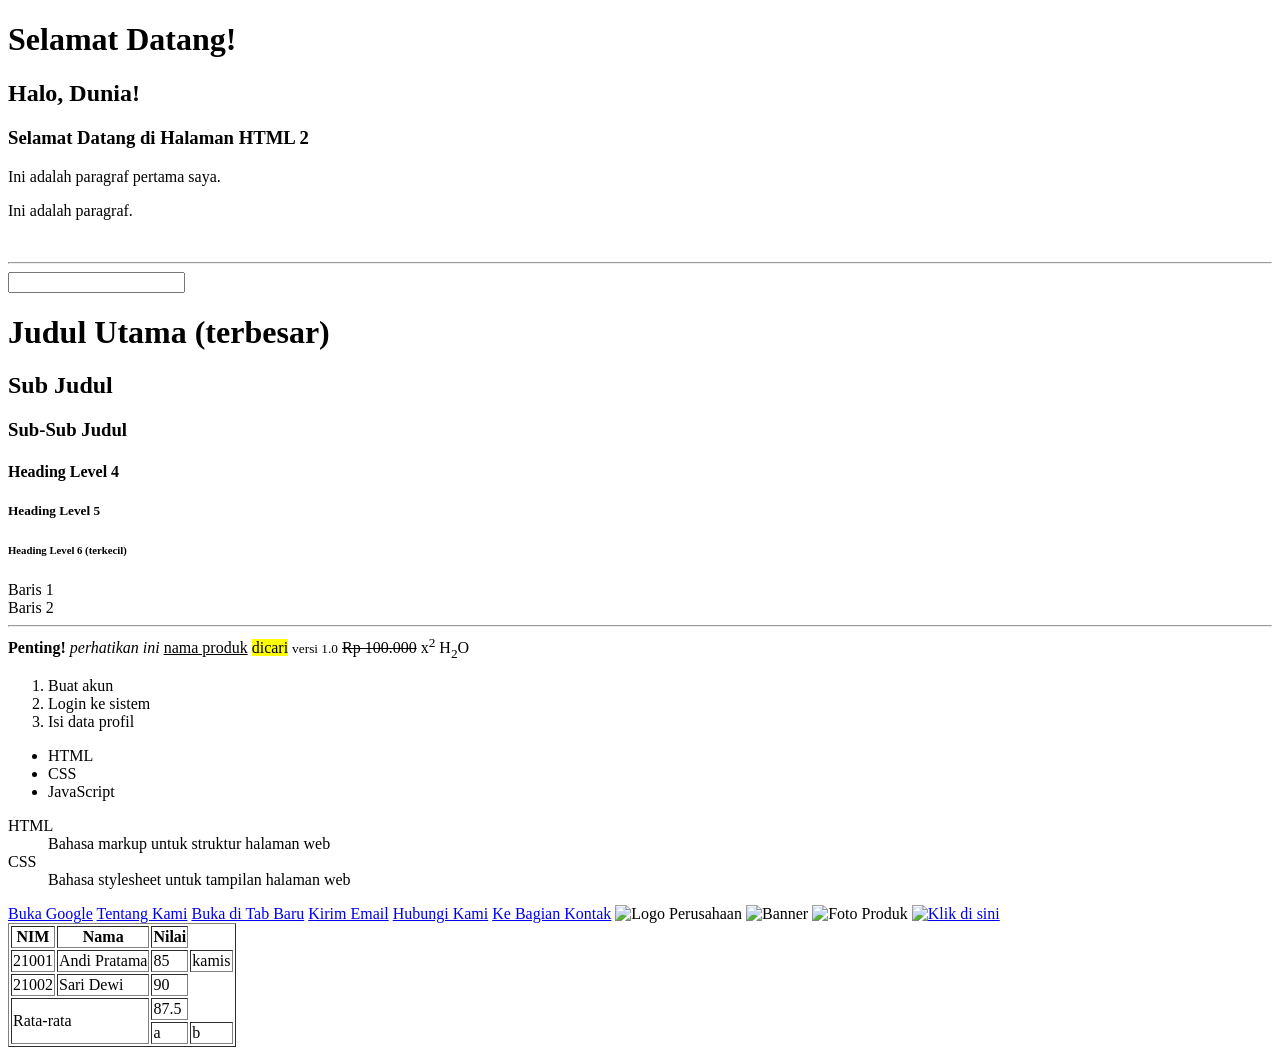
==== index.html @ 849389ba "2-html" ====
<!DOCTYPE html>
<html lang="id">

<head>
    <meta charset="UTF-8">
    <meta name="viewport" content="width=device-width, initial-scale=1.0">
    <title>Judul Halaman HTML 2 </title>
</head>

<body>
    <!-- Konten halaman ditulis di sini -->
    <!-- ini komen -->
    <h1>Selamat Datang!</h1>
    <h2>Halo, Dunia!</h2>
    <h3>Selamat Datang di Halaman HTML 2</h3>
    <p>Ini adalah paragraf pertama saya.</p>

    <!-- Elemen dengan tag pembuka dan penutup -->
    <p>Ini adalah paragraf.</p>

    <!-- Elemen void (self-closing) -->
    <br> <!-- Line break -->
    <hr> <!-- Horizontal rule -->
    <!-- <img src="ayam.jpg" alt="Foto"> -->
    <input type="text">


    <h1>Judul Utama (terbesar)</h1>
    <h2>Sub Judul</h2>
    <h3>Sub-Sub Judul</h3>
    <h4>Heading Level 4</h4>
    <h5>Heading Level 5</h5>
    <h6>Heading Level 6 (terkecil)</h6>


    Baris 1<br>Baris 2
    <hr>
    <strong>Penting!</strong>
    <em>perhatikan ini</em>
    <u>nama produk</u>
    <mark>dicari</mark>
    <small>versi 1.0</small>
    <del>Rp 100.000</del>
    x<sup>2</sup>
    H<sub>2</sub>O


    <!-- Ordered List (bernomor) -->
    <ol>
        <li>Buat akun</li>
        <li>Login ke sistem</li>
        <li>Isi data profil</li>
    </ol>

    <!-- Unordered List (bullet) -->
    <ul>
        <li>HTML</li>
        <li>CSS</li>
        <li>JavaScript</li>
    </ul>

    <!-- Description List -->
    <dl>
        <dt>HTML</dt>
        <dd>Bahasa markup untuk struktur halaman web</dd>
        <dt>CSS</dt>
        <dd>Bahasa stylesheet untuk tampilan halaman web</dd>
    </dl>

    <!-- Link ke halaman lain -->
    <a href="https://www.google.com">Buka Google</a>

    <!-- Link ke halaman internal -->
    <a href="tentang.html">Tentang Kami</a>

    <!-- Link buka tab baru -->
    <a href="https://www.google.com" target="_blank">Buka di Tab Baru</a>

    <!-- Link ke email -->
    <a href="mailto:info@kampus.ac.id">Kirim Email</a>

    <!-- Link ke nomor telepon -->
    <a href="tel:+628123456789">Hubungi Kami</a>

    <!-- Anchor / Jump to section -->
    <a href="#kontak">Ke Bagian Kontak</a>

    <!-- Gambar dasar -->
    <img src="logo.png" alt="Logo Perusahaan">

    <!-- Gambar dengan ukuran -->
    <img src="banner.jpg" alt="Banner" width="800" height="300">

    <!-- Gambar dari URL -->
    <img src="https://asset.kompas.com/crops/EWT_3unIesTwlF00R1Jw-IVi7JM=/1x0:1000x666/1200x800/data/photo/2019/11/04/5dbfff829ebe6.jpg"
        alt="Foto Produk" width="100px">

    <!-- Gambar sebagai link -->
    <a href="halaman.html">
        <img src="tombol.png" alt="Klik di sini">
    </a>


    <table border="1">
        <thead>
            <tr>
                <th>NIM</th>
                <th>Nama</th>
                <th>Nilai</th>
            </tr>
        </thead>
        <tbody>
            <tr>
                <td>21001</td>
                <td>Andi Pratama</td>
                <td>85</td>
                <td>kamis</td>
            </tr>
            <tr>
                <td>21002</td>
                <td>Sari Dewi</td>
                <td>90</td>
            </tr>
        </tbody>
        <tfoot>
            <tr>
                <td colspan="2" rowspan="2">Rata-rata</td>
                <td>87.5</td>
            </tr>
            <tr>
                <td>a</td>
                <td>b</td>
            </tr>
        </tfoot>
    </table>

</body>

</html>
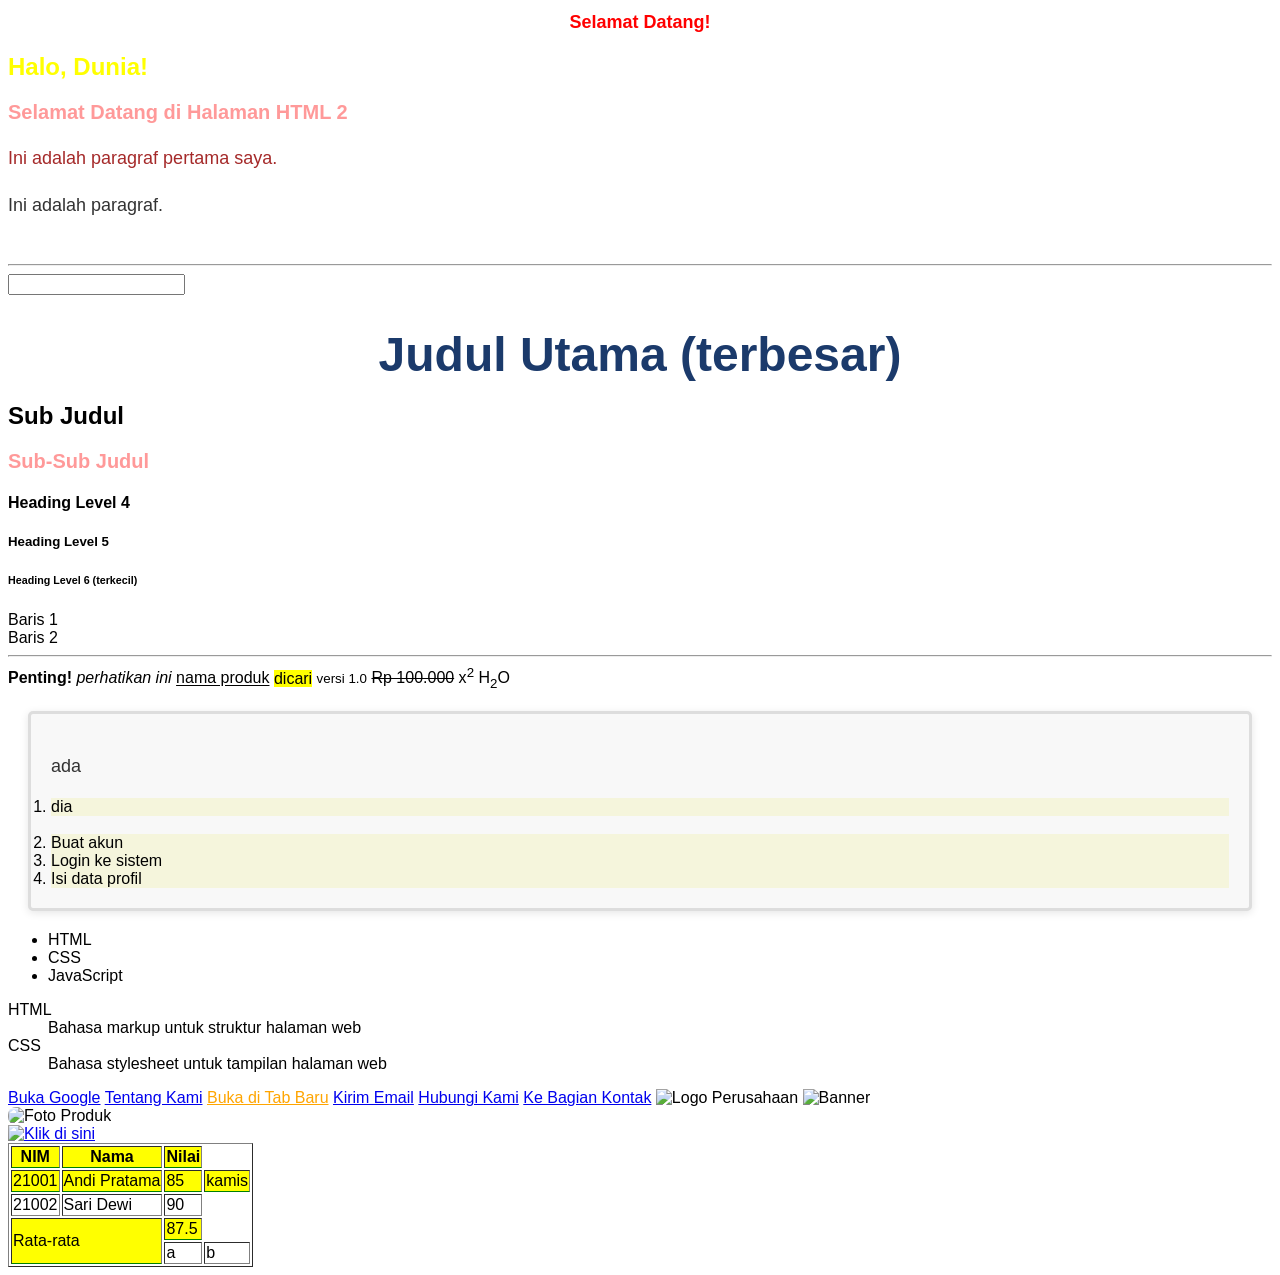
==== commit a5b7903f: "feat(project): add SIJAM project page and styles - Introduce new `proyek.html` for scheduling system" ====
--- a/index.html
+++ b/index.html
@@ -5,15 +5,22 @@
     <meta charset="UTF-8">
     <meta name="viewport" content="width=device-width, initial-scale=1.0">
     <title>Judul Halaman HTML 2 </title>
+    <style>
+        p {
+            color: blue;
+            font-size: 16px;
+        }
+    </style>
+    <link rel="stylesheet" href="style.css">
 </head>
 
 <body>
     <!-- Konten halaman ditulis di sini -->
     <!-- ini komen -->
-    <h1>Selamat Datang!</h1>
-    <h2>Halo, Dunia!</h2>
+    <h1 style="color: red; font-size: 18px;">Selamat Datang!</h1>
+    <h2 class="yellow-color">Halo, Dunia!</h2>
     <h3>Selamat Datang di Halaman HTML 2</h3>
-    <p>Ini adalah paragraf pertama saya.</p>
+    <p style="color: brown;">Ini adalah paragraf pertama saya.</p>
 
     <!-- Elemen dengan tag pembuka dan penutup -->
     <p>Ini adalah paragraf.</p>
@@ -46,7 +53,9 @@
 
 
     <!-- Ordered List (bernomor) -->
-    <ol>
+    <ol class="card">
+        <p>ada <li>dia</li>
+        </p>
         <li>Buat akun</li>
         <li>Login ke sistem</li>
         <li>Isi data profil</li>
@@ -91,9 +100,11 @@
     <!-- Gambar dengan ukuran -->
     <img src="banner.jpg" alt="Banner" width="800" height="300">
 
-    <!-- Gambar dari URL -->
-    <img src="https://asset.kompas.com/crops/EWT_3unIesTwlF00R1Jw-IVi7JM=/1x0:1000x666/1200x800/data/photo/2019/11/04/5dbfff829ebe6.jpg"
-        alt="Foto Produk" width="100px">
+    <div class="img-wrapper">
+        <!-- Gambar dari URL -->
+        <img src="https://asset.kompas.com/crops/EWT_3unIesTwlF00R1Jw-IVi7JM=/1x0:1000x666/1200x800/data/photo/2019/11/04/5dbfff829ebe6.jpg"
+            alt="Foto Produk" width="100px">
+    </div>
 
     <!-- Gambar sebagai link -->
     <a href="halaman.html">
--- a/style.css
+++ b/style.css
@@ -0,0 +1,313 @@
+h3 {
+  color: rgba(255, 0, 0, 0.4);
+  font-size: 20px;
+}
+
+h1 {
+  color: #1b3a6b; /* warna teks */
+  font-size: 32px; /* ukuran font */
+  font-weight: bold; /* tebal */
+  text-align: center; /* rata tengah */
+  margin-bottom: 20px; /* jarak bawah */
+}
+
+p {
+  color: #333333;
+  font-size: 16px;
+  line-height: 1.6; /* jarak antar baris */
+}
+
+.yellow-color {
+  color: yellow;
+}
+
+.card {
+  background-color: #f8f8f8; /* warna latar belakang */
+  border: 3px solid #ddd; /* garis tepi */
+  border-radius: 5px; /* sudut melengkung */
+  padding: 20px; /* jarak dalam */
+  margin: 20px; /* jarak bawah */
+}
+
+#header {
+  background: #1b3a6b;
+}
+#sidebar {
+  width: 250px;
+}
+
+nav {
+  position: fixed;
+  top: 0;
+  left: 0;
+  width: 100%;
+  z-index: 1000; /* di atas elemen lain */
+}
+
+nav a {
+  color: white;
+}
+
+nav ul {
+  list-style: none;
+  display: flex;
+  gap: 20px;
+  justify-content: space-around;
+}
+
+.card > li {
+  margin: 0;
+  background-color: beige;
+}
+
+a:visited {
+  color: purple;
+}
+
+tr:nth-child(odd) {
+  background: yellow;
+  border-bottom: 2px solid green;
+} /* zebra tabel */
+
+a[target="_blank"] {
+  color: orange;
+}
+
+* {
+  font-family: Arial, sans-serif;
+}
+
+.hero {
+  box-shadow: 0 2px 4px rgba(0, 0, 0, 0.1); /* halus */
+  box-shadow: 0 8px 24px rgba(0, 0, 0, 0.15); /* sedang */
+  box-shadow: 0 20px 60px rgba(0, 0, 0, 0.2); /* dramatis */
+}
+
+.card {
+  position: relative;
+}
+.badge {
+  position: absolute;
+  top: -8px;
+  right: -8px;
+}
+
+@media (max-width: 767px) {
+  /* Berlaku saat lebar layar ≤ 767px (mobile) */
+  header {
+    display: none;
+  }
+  main {
+    width: 100%;
+  }
+}
+
+@media (min-width: 768px) and (max-width: 1023px) {
+  /* Berlaku khusus untuk tablet */
+  .dashboard {
+    grid-template-columns: repeat(2, 1fr);
+  }
+}
+
+@media (min-width: 1024px) {
+  /* Berlaku untuk layar laptop ke atas */
+  .dashboard {
+    grid-template-columns: repeat(4, 1fr);
+  }
+}
+
+/* Print */
+@media print {
+  nav,
+  .sidebar,
+  .btn {
+    display: none;
+  }
+  body {
+    font-size: 12pt;
+  }
+}
+
+img {
+  width: 100%;
+  height: auto;
+}
+
+.container {
+  width: 100%;
+  max-width: 1200px;
+  margin: 0 auto;
+  padding: 0 16px;
+}
+
+/* Font responsif dengan clamp */
+h1 {
+  font-size: clamp(24px, 5vw, 48px);
+}
+p {
+  font-size: clamp(14px, 2vw, 18px);
+}
+/* scroll horizontal */
+table {
+  overflow-x: auto;
+}
+
+/* Aspect ratio kotak */
+.video-wrapper {
+  position: relative;
+  aspect-ratio: 16 / 9;
+}
+.video-wrapper iframe {
+  position: absolute;
+  width: 100%;
+  height: 100%;
+}
+
+.card {
+  transform: translateY(0);
+  box-shadow: 0 2px 8px rgba(0, 0, 0, 0.1);
+  transition:
+    transform 0.3s ease,
+    box-shadow 0.3s ease;
+}
+.card:hover {
+  transform: translateY(-4px); /* naik 4px */
+  box-shadow: 0 8px 24px rgba(0, 0, 0, 0.2); /* shadow lebih besar */
+}
+
+.btn {
+  background-color: #2980b9;
+  color: white;
+  padding: 12px 24px;
+  border: none;
+  border-radius: 6px;
+  cursor: pointer;
+  transition: background-color 0.3s ease; /* animasi 0.3 detik */
+}
+.btn:hover {
+  background-color: #1b3a6b;
+} /* warna berubah smooth */
+
+.img-wrapper {
+  overflow: hidden;
+  border-radius: 8px;
+}
+.img-wrapper img {
+  transition: transform 0.4s ease;
+}
+.img-wrapper:hover img {
+  transform: scale(2.05);
+}
+
+/* Link underline animasi */
+.nav-link {
+  position: relative;
+  text-decoration: none;
+  color: white;
+}
+.nav-link::after {
+  content: "";
+  position: absolute;
+  bottom: -2px;
+  left: 0;
+  width: 0;
+  height: 2px;
+  background: white;
+  transition: width 0.3s ease;
+}
+.nav-link:hover::after {
+  width: 100%;
+} /* garis tumbuh */
+
+.form-input {
+  border: 2px solid #cccccc;
+  outline: none;
+  padding: 8px 12px;
+  border-radius: 4px;
+  transition:
+    border-color 0.2s ease,
+    box-shadow 0.2s ease;
+}
+.form-input:focus {
+  border-color: #2980b9;
+  box-shadow: 0 0 0 3px rgba(41, 128, 185, 0.2);
+}
+
+/* Card flip effect */
+.flip-card {
+  perspective: 1000px;
+  width: 250px;
+  height: 300px;
+}
+.flip-card-inner {
+  position: relative;
+  width: 100%;
+  height: 100%;
+  transform-style: preserve-3d;
+  transition: transform 0.6s ease;
+}
+.flip-card:hover .flip-card-inner {
+  transform: rotateY(180deg);
+}
+.flip-card-front,
+.flip-card-back {
+  position: absolute;
+  width: 100%;
+  height: 100%;
+  backface-visibility: hidden;
+  border-radius: 12px;
+}
+.flip-card-back {
+  transform: rotateY(180deg);
+  background: #1b3a6b;
+}
+
+@keyframes spin {
+  from {
+    transform: rotate(0deg);
+  }
+  to {
+    transform: rotate(360deg);
+  }
+}
+.spinner {
+  width: 40px;
+  height: 40px;
+  border: 4px solid #e3e3e3;
+  border-top-color: #2980b9;
+  border-radius: 50%;
+  animation: spin 0.8s linear infinite;
+}
+
+/* ════ Contoh 3: Pulse — Notifikasi ════ */
+@keyframes pulse {
+  0%,
+  100% {
+    transform: scale(1);
+    opacity: 1;
+  }
+  50% {
+    transform: scale(1.1);
+    opacity: 0.7;
+  }
+}
+.notification-dot {
+  animation: pulse 1.5s ease-in-out infinite;
+}
+
+/* ════ Contoh 4: Skeleton Loading ════ */
+@keyframes shimmer {
+  0% {
+    background-position: -200% 0;
+  }
+  100% {
+    background-position: 200% 0;
+  }
+}
+.skeleton {
+  background: linear-gradient(90deg, #e0e0e0 25%, #f5f5f5 50%, #e0e0e0 75%);
+  background-size: 200% 100%;
+  animation: shimmer 1.5s infinite;
+  border-radius: 4px;
+  height: 16px;
+}
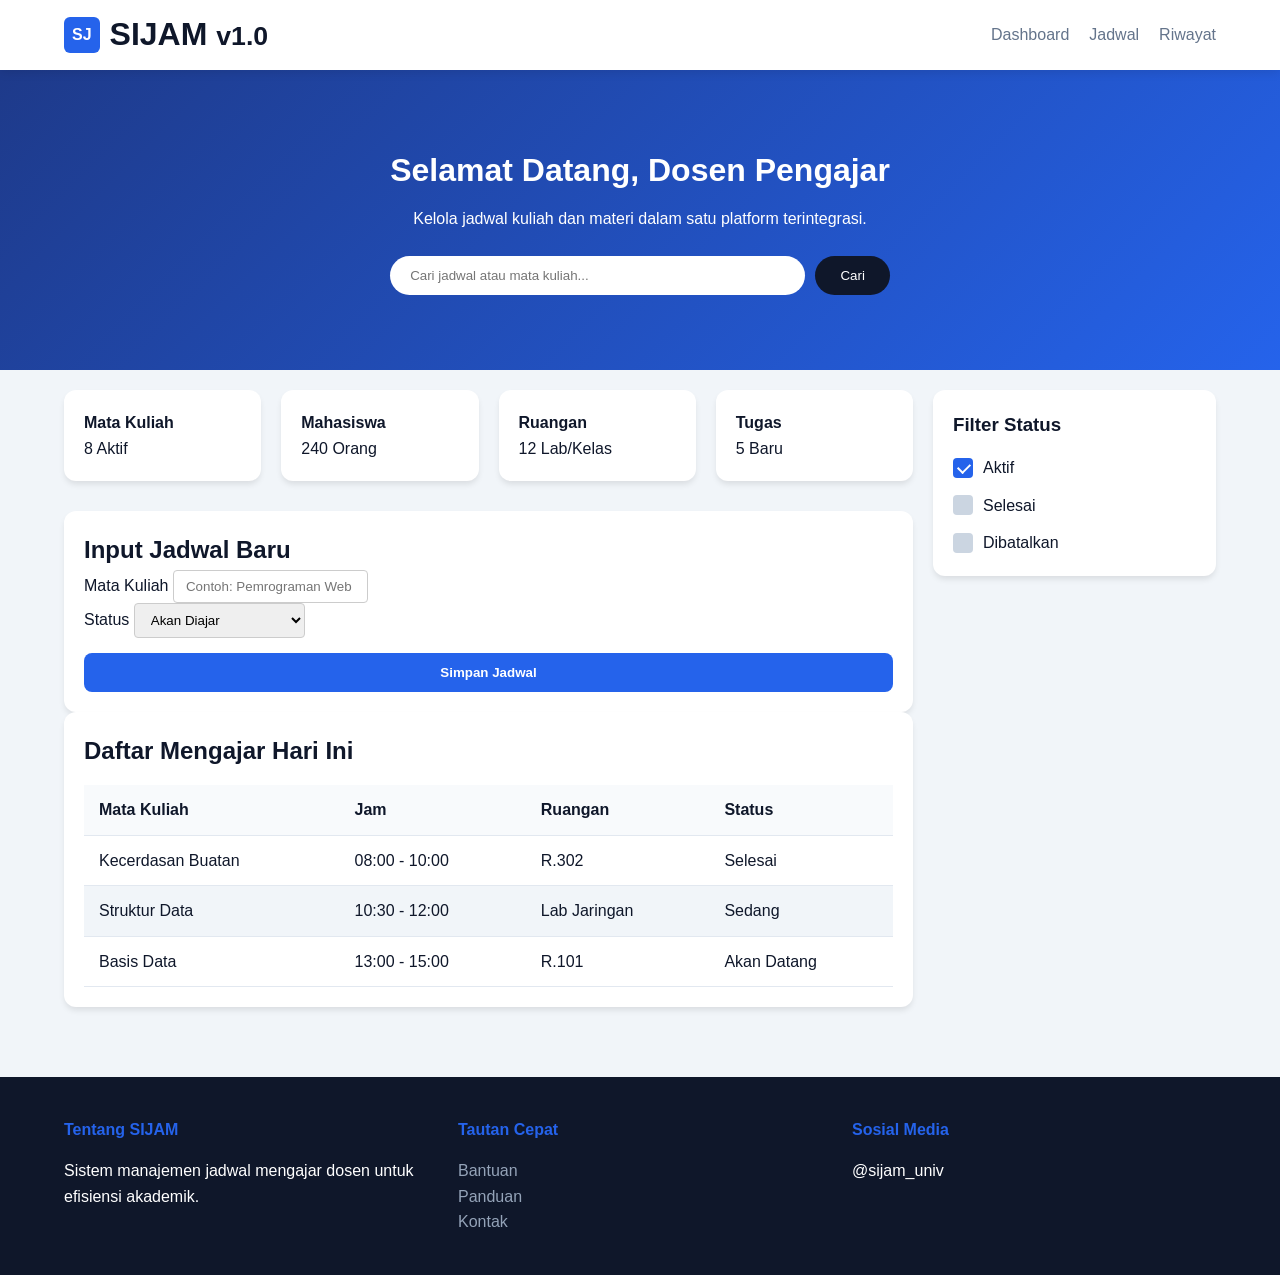
==== commit eaeb8eb9: "feat(app-layout): Setup main application dashboard - Implemented core SIJAM dashboard structure - Re" ====
--- a/index.html
+++ b/index.html
@@ -4,146 +4,152 @@
 <head>
     <meta charset="UTF-8">
     <meta name="viewport" content="width=device-width, initial-scale=1.0">
-    <title>Judul Halaman HTML 2 </title>
-    <style>
-        p {
-            color: blue;
-            font-size: 16px;
-        }
-    </style>
-    <link rel="stylesheet" href="style.css">
+    <title>SIJAM - Sistem Informasi Jadwal Mengajar</title>
+    <link rel="stylesheet" href="style-proyek.css">
 </head>
 
 <body>
-    <!-- Konten halaman ditulis di sini -->
-    <!-- ini komen -->
-    <h1 style="color: red; font-size: 18px;">Selamat Datang!</h1>
-    <h2 class="yellow-color">Halo, Dunia!</h2>
-    <h3>Selamat Datang di Halaman HTML 2</h3>
-    <p style="color: brown;">Ini adalah paragraf pertama saya.</p>
 
-    <!-- Elemen dengan tag pembuka dan penutup -->
-    <p>Ini adalah paragraf.</p>
+    <header id="header">
+        <div class="logo-area">
+            <div class="logo-placeholder">SJ</div>
+            <h1>SIJAM <small>v1.0</small></h1>
+        </div>
+        <nav>
+            <ul class="nav-menu">
+                <li><a href="#" class="nav-link">Dashboard</a></li>
+                <li><a href="#" class="nav-link">Jadwal</a></li>
+                <li><a href="#" class="nav-link">Riwayat</a></li>
+            </ul>
+        </nav>
+    </header>
 
-    <!-- Elemen void (self-closing) -->
-    <br> <!-- Line break -->
-    <hr> <!-- Horizontal rule -->
-    <!-- <img src="ayam.jpg" alt="Foto"> -->
-    <input type="text">
+    <section class="hero-section">
+        <div class="hero-overlay">
+            <h2>Selamat Datang, Dosen Pengajar</h2>
+            <p>Kelola jadwal kuliah dan materi dalam satu platform terintegrasi.</p>
 
+            <form class="search-form">
+                <input type="text" placeholder="Cari jadwal atau mata kuliah..." class="search-input">
+                <button type="submit" class="btn-search">Cari</button>
+            </form>
+        </div>
+    </section>
 
-    <h1>Judul Utama (terbesar)</h1>
-    <h2>Sub Judul</h2>
-    <h3>Sub-Sub Judul</h3>
-    <h4>Heading Level 4</h4>
-    <h5>Heading Level 5</h5>
-    <h6>Heading Level 6 (terkecil)</h6>
+    <div class="container layout-wrapper">
+        <main>
+            <section class="grid-container">
+                <div class="card stat-card">
+                    <h4>Mata Kuliah</h4>
+                    <p>8 Aktif</p>
+                </div>
+                <div class="card stat-card">
+                    <h4>Mahasiswa</h4>
+                    <p>240 Orang</p>
+                </div>
+                <div class="card stat-card">
+                    <h4>Ruangan</h4>
+                    <p>12 Lab/Kelas</p>
+                </div>
+                <div class="card stat-card">
+                    <h4>Tugas</h4>
+                    <p>5 Baru</p>
+                </div>
+            </section>
 
+            <section class="card">
+                <h2>Input Jadwal Baru</h2>
+                <form class="form-grid">
+                    <div class="form-group">
+                        <label>Mata Kuliah</label>
+                        <input type="text" class="form-input" placeholder="Contoh: Pemrograman Web">
+                    </div>
+                    <div class="form-group">
+                        <label>Status</label>
+                        <select class="form-input">
+                            <option>Akan Diajar</option>
+                            <option>Sedang Berlangsung</option>
+                            <option>Selesai</option>
+                        </select>
+                    </div>
+                    <button type="submit" class="btn-submit btn">Simpan Jadwal</button>
+                </form>
+            </section>
 
-    Baris 1<br>Baris 2
-    <hr>
-    <strong>Penting!</strong>
-    <em>perhatikan ini</em>
-    <u>nama produk</u>
-    <mark>dicari</mark>
-    <small>versi 1.0</small>
-    <del>Rp 100.000</del>
-    x<sup>2</sup>
-    H<sub>2</sub>O
+            <section class="card overflow-x">
+                <h2>Daftar Mengajar Hari Ini</h2>
+                <table class="data-table">
+                    <thead>
+                        <tr>
+                            <th>Mata Kuliah</th>
+                            <th>Jam</th>
+                            <th>Ruangan</th>
+                            <th>Status</th>
+                        </tr>
+                    </thead>
+                    <tbody>
+                        <tr>
+                            <td>Kecerdasan Buatan</td>
+                            <td>08:00 - 10:00</td>
+                            <td>R.302</td>
+                            <td><span class="badge status-selesai">Selesai</span></td>
+                        </tr>
+                        <tr>
+                            <td>Struktur Data</td>
+                            <td>10:30 - 12:00</td>
+                            <td>Lab Jaringan</td>
+                            <td><span class="badge status-sedang">Sedang</span></td>
+                        </tr>
+                        <tr>
+                            <td>Basis Data</td>
+                            <td>13:00 - 15:00</td>
+                            <td>R.101</td>
+                            <td><span class="badge status-akan">Akan Datang</span></td>
+                        </tr>
+                    </tbody>
+                </table>
+            </section>
+        </main>
 
-
-    <!-- Ordered List (bernomor) -->
-    <ol class="card">
-        <p>ada <li>dia</li>
-        </p>
-        <li>Buat akun</li>
-        <li>Login ke sistem</li>
-        <li>Isi data profil</li>
-    </ol>
-
-    <!-- Unordered List (bullet) -->
-    <ul>
-        <li>HTML</li>
-        <li>CSS</li>
-        <li>JavaScript</li>
-    </ul>
-
-    <!-- Description List -->
-    <dl>
-        <dt>HTML</dt>
-        <dd>Bahasa markup untuk struktur halaman web</dd>
-        <dt>CSS</dt>
-        <dd>Bahasa stylesheet untuk tampilan halaman web</dd>
-    </dl>
-
-    <!-- Link ke halaman lain -->
-    <a href="https://www.google.com">Buka Google</a>
-
-    <!-- Link ke halaman internal -->
-    <a href="tentang.html">Tentang Kami</a>
-
-    <!-- Link buka tab baru -->
-    <a href="https://www.google.com" target="_blank">Buka di Tab Baru</a>
-
-    <!-- Link ke email -->
-    <a href="mailto:info@kampus.ac.id">Kirim Email</a>
-
-    <!-- Link ke nomor telepon -->
-    <a href="tel:+628123456789">Hubungi Kami</a>
-
-    <!-- Anchor / Jump to section -->
-    <a href="#kontak">Ke Bagian Kontak</a>
-
-    <!-- Gambar dasar -->
-    <img src="logo.png" alt="Logo Perusahaan">
-
-    <!-- Gambar dengan ukuran -->
-    <img src="banner.jpg" alt="Banner" width="800" height="300">
-
-    <div class="img-wrapper">
-        <!-- Gambar dari URL -->
-        <img src="https://asset.kompas.com/crops/EWT_3unIesTwlF00R1Jw-IVi7JM=/1x0:1000x666/1200x800/data/photo/2019/11/04/5dbfff829ebe6.jpg"
-            alt="Foto Produk" width="100px">
+        <aside id="sidebar">
+            <section class="card">
+                <h3>Filter Status</h3>
+                <div class="filter-group">
+                    <label class="custom-checkbox">
+                        <input type="checkbox" checked>
+                        <span class="checkmark"></span> Aktif
+                    </label>
+                    <label class="custom-checkbox">
+                        <input type="checkbox">
+                        <span class="checkmark"></span> Selesai
+                    </label>
+                    <label class="custom-checkbox">
+                        <input type="checkbox">
+                        <span class="checkmark"></span> Dibatalkan
+                    </label>
+                </div>
+            </section>
+        </aside>
     </div>
 
-    <!-- Gambar sebagai link -->
-    <a href="halaman.html">
-        <img src="tombol.png" alt="Klik di sini">
-    </a>
-
-
-    <table border="1">
-        <thead>
-            <tr>
-                <th>NIM</th>
-                <th>Nama</th>
-                <th>Nilai</th>
-            </tr>
-        </thead>
-        <tbody>
-            <tr>
-                <td>21001</td>
-                <td>Andi Pratama</td>
-                <td>85</td>
-                <td>kamis</td>
-            </tr>
-            <tr>
-                <td>21002</td>
-                <td>Sari Dewi</td>
-                <td>90</td>
-            </tr>
-        </tbody>
-        <tfoot>
-            <tr>
-                <td colspan="2" rowspan="2">Rata-rata</td>
-                <td>87.5</td>
-            </tr>
-            <tr>
-                <td>a</td>
-                <td>b</td>
-            </tr>
-        </tfoot>
-    </table>
+    <footer class="main-footer">
+        <div class="footer-col">
+            <h4>Tentang SIJAM</h4>
+            <p>Sistem manajemen jadwal mengajar dosen untuk efisiensi akademik.</p>
+        </div>
+        <div class="footer-col">
+            <h4>Tautan Cepat</h4>
+            <ul>
+                <li><a href="#">Bantuan</a></li>
+                <li><a href="#">Panduan</a></li>
+                <li><a href="#">Kontak</a></li>
+            </ul>
+        </div>
+        <div class="footer-col">
+            <h4>Sosial Media</h4>
+            <p>@sijam_univ</p>
+        </div>
+    </footer>
 
 </body>
 
--- a/style-proyek.css
+++ b/style-proyek.css
@@ -0,0 +1,325 @@
+/* --- RESET & VARIABLES --- */
+:root {
+  --primary: #2563eb;
+  --primary-dark: #1e40af;
+  --secondary: #64748b;
+  --light: #f8fafc;
+  --dark: #0f172a;
+  --success: #22c55e;
+  --warning: #f59e0b;
+  --transition: all 0.3s ease;
+}
+
+* {
+  margin: 0;
+  padding: 0;
+  box-sizing: border-box;
+}
+
+body {
+  font-family: "Segoe UI", Tahoma, Geneva, Verdana, sans-serif;
+  background-color: #f1f5f9;
+  color: var(--dark);
+  line-height: 1.6;
+  padding-top: 70px; /* Jarak untuk navbar fixed */
+}
+
+/* (1) NAVBAR FIXED & RESPONSIVE (FLEXBOX) */
+#header {
+  position: fixed;
+  top: 0;
+  width: 100%;
+  height: 70px;
+  background: white;
+  display: flex;
+  justify-content: space-between;
+  align-items: center;
+  padding: 0 5%;
+  box-shadow: 0 2px 10px rgba(0, 0, 0, 0.1);
+  z-index: 1000;
+}
+
+.logo-area {
+  display: flex;
+  align-items: center;
+  gap: 10px;
+}
+
+.logo-placeholder {
+  background: var(--primary);
+  color: white;
+  padding: 5px 8px;
+  border-radius: 6px;
+  font-weight: bold;
+}
+
+.nav-menu {
+  display: flex;
+  list-style: none;
+  gap: 20px;
+}
+
+.nav-link {
+  text-decoration: none;
+  color: var(--secondary);
+  font-weight: 500;
+  transition: var(--transition);
+}
+
+.nav-link:hover {
+  color: var(--primary);
+}
+
+/* (2) SECTION GRADIENT & TEXT OVERLAY */
+.hero-section {
+  background: linear-gradient(135deg, #1e3a8a 0%, #2563eb 100%);
+  min-height: 300px;
+  display: flex;
+  align-items: center;
+  justify-content: center;
+  text-align: center;
+  color: white;
+  padding: 40px 20px;
+  animation: fadeIn 1s ease-out; /* (8) Animasi 1 */
+}
+
+.hero-overlay h2 {
+  font-size: 2rem;
+  margin-bottom: 10px;
+}
+
+/* (4) FORM PENCARIAN & STYLING */
+.search-form {
+  margin-top: 25px;
+  display: flex;
+  gap: 10px;
+  max-width: 500px;
+  margin-inline: auto;
+}
+
+.search-input {
+  flex: 1;
+  padding: 12px 20px;
+  border: none;
+  border-radius: 25px;
+  outline: none;
+  transition: var(--transition);
+}
+
+.search-input:focus {
+  box-shadow: 0 0 0 4px rgba(255, 255, 255, 0.3);
+}
+
+.btn-search {
+  padding: 10px 25px;
+  border-radius: 25px;
+  border: none;
+  background: var(--dark);
+  color: white;
+  cursor: pointer;
+  transition: var(--transition);
+}
+
+.btn-search:hover {
+  background: #000;
+  transform: translateY(-2px);
+}
+
+/* LAYOUT CONTAINER */
+.layout-wrapper {
+  display: flex;
+  flex-direction: column; /* Mobile first stack */
+  padding: 20px 5%;
+  gap: 20px;
+}
+
+/* (3) GRID CARD (Responsive) */
+.grid-container {
+  display: grid;
+  grid-template-columns: 1fr; /* Mobile: 1 Col */
+  gap: 20px;
+  margin-bottom: 30px;
+}
+
+.card {
+  background: white;
+  padding: 20px;
+  border-radius: 12px;
+  box-shadow: 0 4px 6px -1px rgba(0, 0, 0, 0.1);
+  transition: transform 0.3s ease; /* (8) Animasi 2 (Hover) */
+}
+
+.card:hover {
+  transform: translateY(-5px); /* Hover Effect */
+}
+
+/* (5) TABEL (Zebra, Border, Padding) */
+.overflow-x {
+  overflow-x: auto;
+}
+.data-table {
+  width: 100%;
+  border-collapse: collapse;
+  margin-top: 15px;
+}
+
+.data-table th,
+.data-table td {
+  padding: 12px 15px;
+  text-align: left;
+  border-bottom: 1px solid #e2e8f0;
+}
+
+.data-table thead {
+  background-color: #f8fafc;
+}
+
+.data-table tbody tr:nth-child(even) {
+  background-color: #f1f5f9; /* Zebra Striping */
+}
+
+/* (6) SIDEBAR & CHECKBOX STYLING */
+.filter-group {
+  display: flex;
+  flex-direction: column;
+  gap: 12px;
+  margin-top: 15px;
+}
+
+.custom-checkbox {
+  display: flex;
+  align-items: center;
+  cursor: pointer;
+  position: relative;
+  padding-left: 30px;
+}
+
+.custom-checkbox input {
+  position: absolute;
+  opacity: 0;
+}
+
+.checkmark {
+  position: absolute;
+  left: 0;
+  height: 20px;
+  width: 20px;
+  background-color: #cbd5e1;
+  border-radius: 4px;
+}
+
+.custom-checkbox input:checked ~ .checkmark {
+  background-color: var(--primary);
+}
+
+.checkmark:after {
+  content: "";
+  position: absolute;
+  display: none;
+  left: 7px;
+  top: 3px;
+  width: 6px;
+  height: 10px;
+  border: solid white;
+  border-width: 0 2px 2px 0;
+  transform: rotate(45deg);
+}
+
+.custom-checkbox input:checked ~ .checkmark:after {
+  display: block;
+}
+
+/* (7) FOOTER RESPONSIVE 3 KOLOM */
+.main-footer {
+  background: var(--dark);
+  color: white;
+  padding: 40px 5%;
+  display: grid;
+  grid-template-columns: 1fr; /* Mobile: 1 Col */
+  gap: 30px;
+  margin-top: 50px;
+}
+
+.footer-col h4 {
+  margin-bottom: 15px;
+  color: var(--primary);
+}
+
+.footer-col ul {
+  list-style: none;
+}
+
+.footer-col a {
+  color: #94a3b8;
+  text-decoration: none;
+}
+
+/* --- (8) MEDIA QUERIES (RESPONSIVENESS) --- */
+
+/* Tablet (Min 768px) */
+@media (min-width: 768px) {
+  .grid-container {
+    grid-template-columns: repeat(2, 1fr); /* 2 Kolom */
+  }
+
+  .main-footer {
+    grid-template-columns: repeat(3, 1fr); /* 3 Kolom */
+  }
+
+  .layout-wrapper {
+    flex-direction: row; /* Main & Sidebar sampingan */
+  }
+
+  main {
+    flex: 3;
+  }
+  aside {
+    flex: 1;
+  }
+}
+
+/* Desktop (Min 1024px) */
+@media (min-width: 1024px) {
+  .grid-container {
+    grid-template-columns: repeat(4, 1fr); /* 4 Kolom */
+  }
+}
+
+/* ANIMATIONS */
+@keyframes fadeIn {
+  from {
+    opacity: 0;
+    transform: translateY(20px);
+  }
+  to {
+    opacity: 1;
+    transform: translateY(0);
+  }
+}
+
+.btn-submit {
+  background: var(--primary);
+  color: white;
+  border: none;
+  padding: 12px 20px;
+  border-radius: 8px;
+  cursor: pointer;
+  font-weight: bold;
+  width: 100%;
+  margin-top: 15px;
+}
+
+.form-input {
+  border: 1px solid #cccccc;
+  outline: none;
+  padding: 8px 12px;
+  border-radius: 4px;
+  transition:
+    border-color 0.2s ease,
+    box-shadow 0.2s ease;
+}
+
+.form-input:focus {
+  border-color: #000;
+  box-shadow: 0 0 0 3px rgba(41, 128, 185, 0.2);
+}
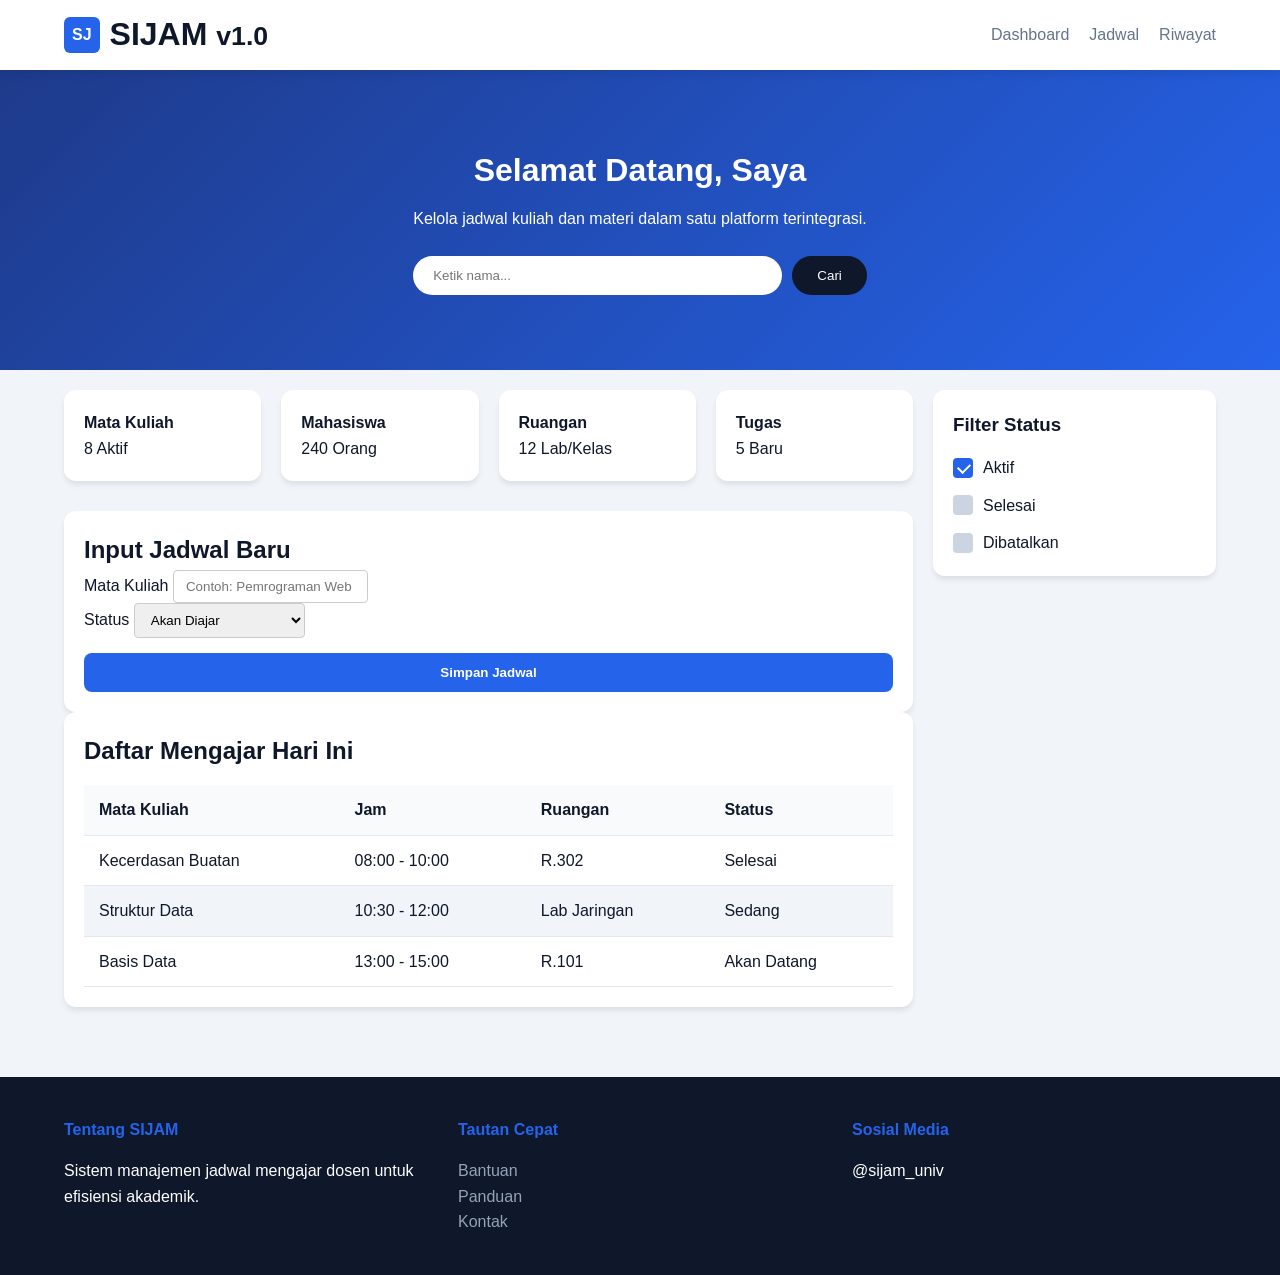
==== commit 016f2b3f: "feat(js-basics): introduce JS fundamentals and DOM - Add new script for JS core concepts - Include s" ====
--- a/index.html
+++ b/index.html
@@ -17,7 +17,7 @@
         </div>
         <nav>
             <ul class="nav-menu">
-                <li><a href="#" class="nav-link">Dashboard</a></li>
+                <li><a href="#" class="nav-link" id="link">Dashboard</a></li>
                 <li><a href="#" class="nav-link">Jadwal</a></li>
                 <li><a href="#" class="nav-link">Riwayat</a></li>
             </ul>
@@ -26,12 +26,12 @@
 
     <section class="hero-section">
         <div class="hero-overlay">
-            <h2>Selamat Datang, Dosen Pengajar</h2>
+            <h2 id="judul">Selamat Datang, Dosen Pengajar</h2>
             <p>Kelola jadwal kuliah dan materi dalam satu platform terintegrasi.</p>
 
             <form class="search-form">
                 <input type="text" placeholder="Cari jadwal atau mata kuliah..." class="search-input">
-                <button type="submit" class="btn-search">Cari</button>
+                <button type="submit" onclick="ubahLink()" class="btn-search">Cari</button>
             </form>
         </div>
     </section>
@@ -59,7 +59,7 @@
 
             <section class="card">
                 <h2>Input Jadwal Baru</h2>
-                <form class="form-grid">
+                <form class="form-grid" id="form-login">
                     <div class="form-group">
                         <label>Mata Kuliah</label>
                         <input type="text" class="form-input" placeholder="Contoh: Pemrograman Web">
@@ -151,6 +151,7 @@
         </div>
     </footer>
 
+    <script src="script.js"></script>
 </body>
 
 </html>
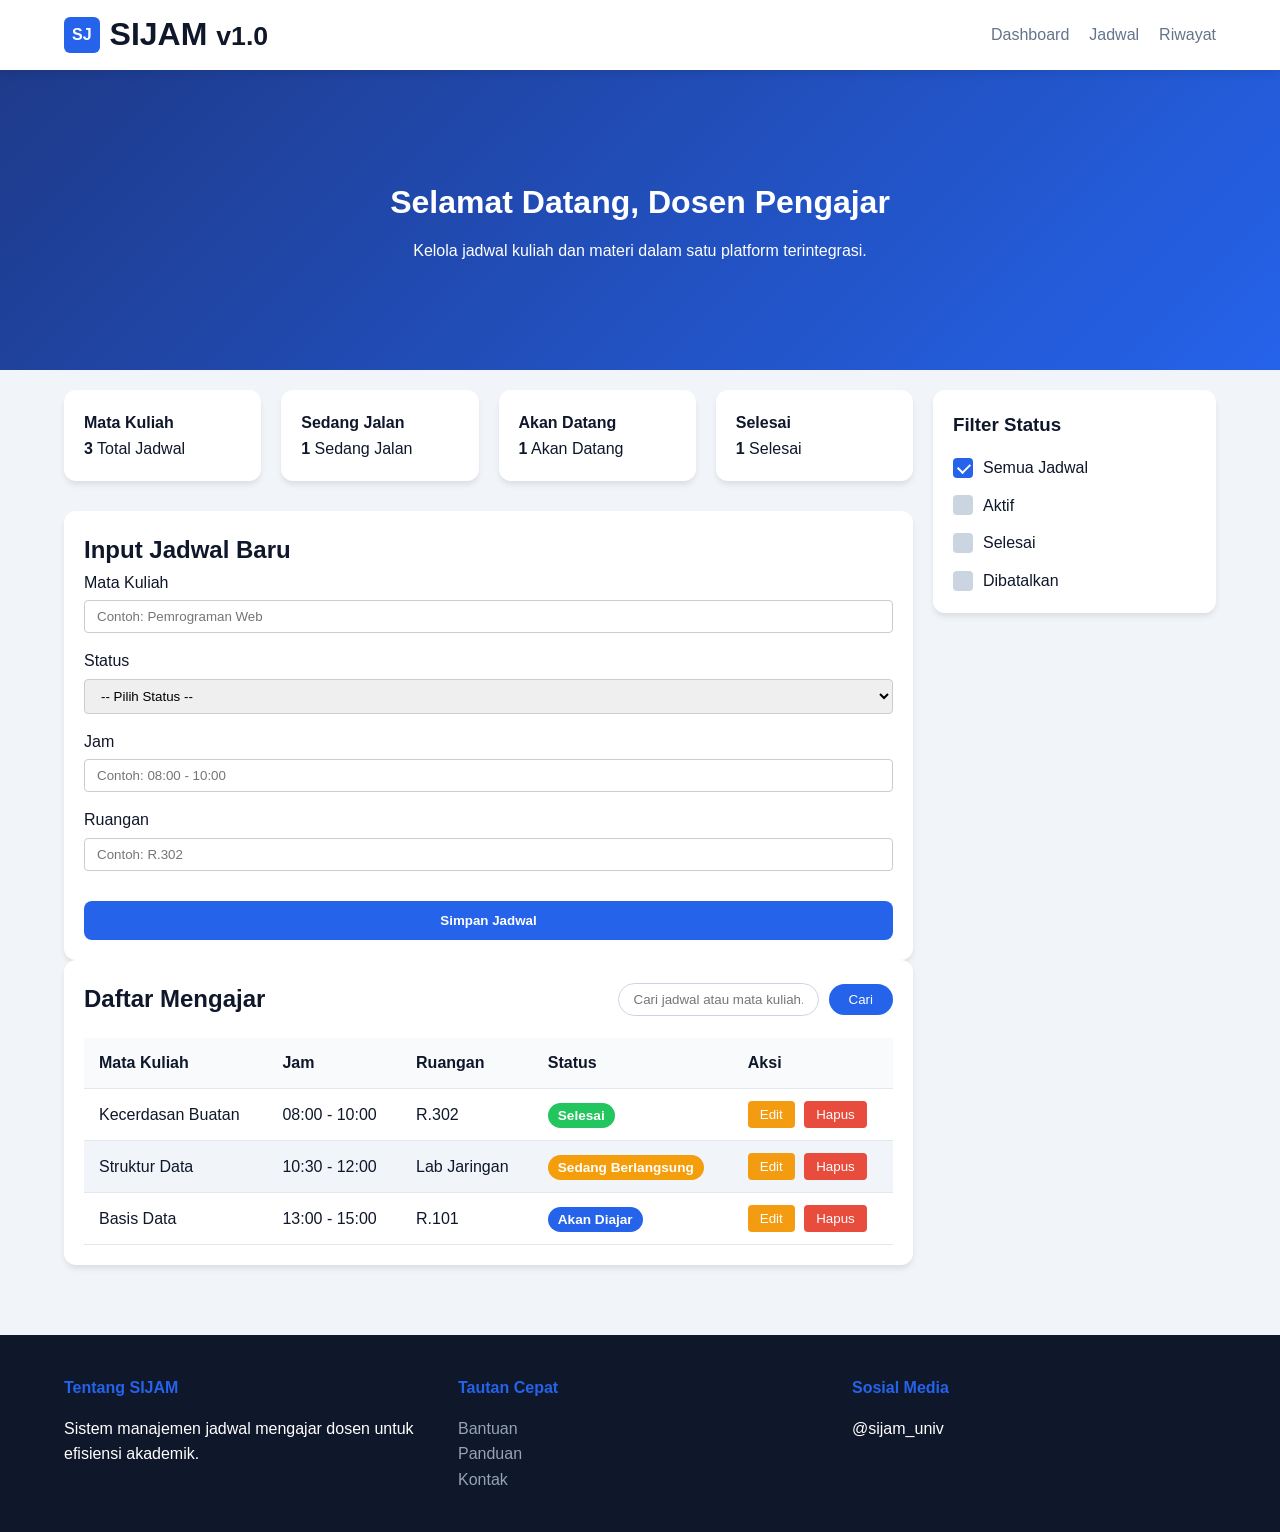
==== commit b9f1dcdb: "feat(schedule): implement dynamic CRUD and filtering - Add full CRUD for schedule via JavaScript - I" ====
--- a/index.html
+++ b/index.html
@@ -28,11 +28,6 @@
         <div class="hero-overlay">
             <h2 id="judul">Selamat Datang, Dosen Pengajar</h2>
             <p>Kelola jadwal kuliah dan materi dalam satu platform terintegrasi.</p>
-
-            <form class="search-form">
-                <input type="text" placeholder="Cari jadwal atau mata kuliah..." class="search-input">
-                <button type="submit" onclick="ubahLink()" class="btn-search">Cari</button>
-            </form>
         </div>
     </section>
 
@@ -41,43 +36,54 @@
             <section class="grid-container">
                 <div class="card stat-card">
                     <h4>Mata Kuliah</h4>
-                    <p>8 Aktif</p>
+                    <p>0 Aktif</p>
                 </div>
                 <div class="card stat-card">
-                    <h4>Mahasiswa</h4>
-                    <p>240 Orang</p>
+                    <h4>Sedang Jalan</h4>
+                    <p>0 Berlangsung</p>
                 </div>
                 <div class="card stat-card">
-                    <h4>Ruangan</h4>
-                    <p>12 Lab/Kelas</p>
+                    <h4>Akan Datang</h4>
+                    <p>0 Jadwal</p>
                 </div>
                 <div class="card stat-card">
-                    <h4>Tugas</h4>
-                    <p>5 Baru</p>
+                    <h4>Selesai</h4>
+                    <p>0 Selesai</p>
                 </div>
             </section>
 
             <section class="card">
                 <h2>Input Jadwal Baru</h2>
-                <form class="form-grid" id="form-login">
+                <!-- Form di-handle oleh JavaScript, tidak butuh action/method PHP -->
+                <form class="form-grid" id="form-matkul">
                     <div class="form-group">
                         <label>Mata Kuliah</label>
-                        <input type="text" class="form-input" placeholder="Contoh: Pemrograman Web">
+                        <input type="text" class="form-input" id="mata-kuliah" placeholder="Contoh: Pemrograman Web">
+                        <span class='error' id='error-mata-kuliah'></span>
                     </div>
                     <div class="form-group">
                         <label>Status</label>
-                        <select class="form-input">
-                            <option>Akan Diajar</option>
-                            <option>Sedang Berlangsung</option>
-                            <option>Selesai</option>
+                        <select class="form-input" id="status">
+                            <option value="">-- Pilih Status --</option>
+                            <option value="Akan Diajar">Akan Diajar</option>
+                            <option value="Sedang Berlangsung">Sedang Berlangsung</option>
+                            <option value="Selesai">Selesai</option>
+                            <option value="Dibatalkan">Dibatalkan</option>
                         </select>
+                        <span class='error' id='error-status'></span>
                     </div>
                     <button type="submit" class="btn-submit btn">Simpan Jadwal</button>
                 </form>
             </section>
 
             <section class="card overflow-x">
-                <h2>Daftar Mengajar Hari Ini</h2>
+                <div class="daftar-info">
+                    <h2>Daftar Mengajar</h2>
+                    <form class="search-form">
+                        <input type="text" placeholder="Cari jadwal atau mata kuliah..." class="search-input">
+                        <button type="submit" class="btn-search">Cari</button>
+                    </form>
+                </div>
                 <table class="data-table">
                     <thead>
                         <tr>
@@ -85,27 +91,11 @@
                             <th>Jam</th>
                             <th>Ruangan</th>
                             <th>Status</th>
+                            <!-- Kolom Aksi akan ditambahkan via JavaScript -->
                         </tr>
                     </thead>
                     <tbody>
-                        <tr>
-                            <td>Kecerdasan Buatan</td>
-                            <td>08:00 - 10:00</td>
-                            <td>R.302</td>
-                            <td><span class="badge status-selesai">Selesai</span></td>
-                        </tr>
-                        <tr>
-                            <td>Struktur Data</td>
-                            <td>10:30 - 12:00</td>
-                            <td>Lab Jaringan</td>
-                            <td><span class="badge status-sedang">Sedang</span></td>
-                        </tr>
-                        <tr>
-                            <td>Basis Data</td>
-                            <td>13:00 - 15:00</td>
-                            <td>R.101</td>
-                            <td><span class="badge status-akan">Akan Datang</span></td>
-                        </tr>
+                        <!-- Data tabel akan di-render dari JavaScript -->
                     </tbody>
                 </table>
             </section>
@@ -116,15 +106,19 @@
                 <h3>Filter Status</h3>
                 <div class="filter-group">
                     <label class="custom-checkbox">
-                        <input type="checkbox" checked>
+                        <input type="checkbox" checked value="Semua" id="filter-semua">
+                        <span class="checkmark"></span> Semua Jadwal
+                    </label>
+                    <label class="custom-checkbox">
+                        <input type="checkbox" value="Aktif">
                         <span class="checkmark"></span> Aktif
                     </label>
                     <label class="custom-checkbox">
-                        <input type="checkbox">
+                        <input type="checkbox" value="Selesai">
                         <span class="checkmark"></span> Selesai
                     </label>
                     <label class="custom-checkbox">
-                        <input type="checkbox">
+                        <input type="checkbox" value="Dibatalkan">
                         <span class="checkmark"></span> Dibatalkan
                     </label>
                 </div>
--- a/style-proyek.css
+++ b/style-proyek.css
@@ -21,10 +21,10 @@
   background-color: #f1f5f9;
   color: var(--dark);
   line-height: 1.6;
-  padding-top: 70px; /* Jarak untuk navbar fixed */
-}
-
-/* (1) NAVBAR FIXED & RESPONSIVE (FLEXBOX) */
+  padding-top: 70px;
+}
+
+/* NAVBAR FIXED & RESPONSIVE */
 #header {
   position: fixed;
   top: 0;
@@ -70,7 +70,7 @@
   color: var(--primary);
 }
 
-/* (2) SECTION GRADIENT & TEXT OVERLAY */
+/* HERO SECTION */
 .hero-section {
   background: linear-gradient(135deg, #1e3a8a 0%, #2563eb 100%);
   min-height: 300px;
@@ -80,7 +80,7 @@
   text-align: center;
   color: white;
   padding: 40px 20px;
-  animation: fadeIn 1s ease-out; /* (8) Animasi 1 */
+  animation: fadeIn 1s ease-out;
 }
 
 .hero-overlay h2 {
@@ -88,55 +88,18 @@
   margin-bottom: 10px;
 }
 
-/* (4) FORM PENCARIAN & STYLING */
-.search-form {
-  margin-top: 25px;
-  display: flex;
-  gap: 10px;
-  max-width: 500px;
-  margin-inline: auto;
-}
-
-.search-input {
-  flex: 1;
-  padding: 12px 20px;
-  border: none;
-  border-radius: 25px;
-  outline: none;
-  transition: var(--transition);
-}
-
-.search-input:focus {
-  box-shadow: 0 0 0 4px rgba(255, 255, 255, 0.3);
-}
-
-.btn-search {
-  padding: 10px 25px;
-  border-radius: 25px;
-  border: none;
-  background: var(--dark);
-  color: white;
-  cursor: pointer;
-  transition: var(--transition);
-}
-
-.btn-search:hover {
-  background: #000;
-  transform: translateY(-2px);
-}
-
 /* LAYOUT CONTAINER */
 .layout-wrapper {
   display: flex;
-  flex-direction: column; /* Mobile first stack */
+  flex-direction: column;
   padding: 20px 5%;
   gap: 20px;
 }
 
-/* (3) GRID CARD (Responsive) */
+/* GRID CARD */
 .grid-container {
   display: grid;
-  grid-template-columns: 1fr; /* Mobile: 1 Col */
+  grid-template-columns: 1fr;
   gap: 20px;
   margin-bottom: 30px;
 }
@@ -146,17 +109,62 @@
   padding: 20px;
   border-radius: 12px;
   box-shadow: 0 4px 6px -1px rgba(0, 0, 0, 0.1);
-  transition: transform 0.3s ease; /* (8) Animasi 2 (Hover) */
+  transition: transform 0.3s ease;
 }
 
 .card:hover {
-  transform: translateY(-5px); /* Hover Effect */
-}
-
-/* (5) TABEL (Zebra, Border, Padding) */
+  transform: translateY(-5px);
+}
+
+/* FORM INPUT JADWAL */
+.form-group {
+  margin-bottom: 15px;
+}
+
+.form-group label {
+  display: block;
+  margin-bottom: 5px;
+  font-weight: 500;
+}
+
+.form-input {
+  width: 100%;
+  border: 1px solid #cccccc;
+  outline: none;
+  padding: 8px 12px;
+  border-radius: 4px;
+  transition:
+    border-color 0.2s ease,
+    box-shadow 0.2s ease;
+}
+
+.form-input:focus {
+  border-color: var(--primary);
+  box-shadow: 0 0 0 3px rgba(37, 99, 235, 0.2);
+}
+
+.btn-submit {
+  background: var(--primary);
+  color: white;
+  border: none;
+  padding: 12px 20px;
+  border-radius: 8px;
+  cursor: pointer;
+  font-weight: bold;
+  width: 100%;
+  margin-top: 15px;
+  transition: background 0.3s ease;
+}
+
+.btn-submit:hover {
+  background: var(--primary-dark);
+}
+
+/* TABEL */
 .overflow-x {
   overflow-x: auto;
 }
+
 .data-table {
   width: 100%;
   border-collapse: collapse;
@@ -175,10 +183,32 @@
 }
 
 .data-table tbody tr:nth-child(even) {
-  background-color: #f1f5f9; /* Zebra Striping */
-}
-
-/* (6) SIDEBAR & CHECKBOX STYLING */
+  background-color: #f1f5f9;
+}
+
+/* BADGES */
+.badge {
+  padding: 5px 10px;
+  border-radius: 20px;
+  font-size: 0.85rem;
+  font-weight: bold;
+  color: white;
+}
+
+.status-akan {
+  background-color: var(--primary);
+}
+.status-sedang {
+  background-color: var(--warning);
+}
+.status-selesai {
+  background-color: var(--success);
+}
+.status-batal {
+  background-color: #e74c3c;
+}
+
+/* SIDEBAR & CHECKBOX */
 .filter-group {
   display: flex;
   flex-direction: column;
@@ -229,13 +259,13 @@
   display: block;
 }
 
-/* (7) FOOTER RESPONSIVE 3 KOLOM */
+/* FOOTER */
 .main-footer {
   background: var(--dark);
   color: white;
   padding: 40px 5%;
   display: grid;
-  grid-template-columns: 1fr; /* Mobile: 1 Col */
+  grid-template-columns: 1fr;
   gap: 30px;
   margin-top: 50px;
 }
@@ -254,22 +284,17 @@
   text-decoration: none;
 }
 
-/* --- (8) MEDIA QUERIES (RESPONSIVENESS) --- */
-
-/* Tablet (Min 768px) */
+/* MEDIA QUERIES */
 @media (min-width: 768px) {
   .grid-container {
-    grid-template-columns: repeat(2, 1fr); /* 2 Kolom */
-  }
-
+    grid-template-columns: repeat(2, 1fr);
+  }
   .main-footer {
-    grid-template-columns: repeat(3, 1fr); /* 3 Kolom */
-  }
-
+    grid-template-columns: repeat(3, 1fr);
+  }
   .layout-wrapper {
-    flex-direction: row; /* Main & Sidebar sampingan */
-  }
-
+    flex-direction: row;
+  }
   main {
     flex: 3;
   }
@@ -278,10 +303,9 @@
   }
 }
 
-/* Desktop (Min 1024px) */
 @media (min-width: 1024px) {
   .grid-container {
-    grid-template-columns: repeat(4, 1fr); /* 4 Kolom */
+    grid-template-columns: repeat(4, 1fr);
   }
 }
 
@@ -297,29 +321,57 @@
   }
 }
 
-.btn-submit {
-  background: var(--primary);
+/* Container utama untuk judul dan pencarian */
+.daftar-info {
+  display: flex;
+  justify-content: space-between; /* Judul ke kiri, Form ke kanan */
+  align-items: center; /* Rata tengah secara vertikal */
+  flex-wrap: wrap; /* Responsif: turun ke bawah di layar kecil */
+  gap: 15px; /* Jarak jika form turun ke baris baru */
+  margin-bottom: 20px; /* Jarak dengan tabel di bawahnya */
+}
+
+/* Hilangkan margin bawaan h2 agar sejajar sempurna */
+.daftar-info h2 {
+  margin: 0;
+}
+
+/* Styling form pencarian agar rapi di dalam baris */
+.daftar-info .search-form {
+  display: flex;
+  align-items: center;
+  gap: 10px;
+  margin-top: 0; /* Menimpa margin-top jika sebelumnya ada di hero section */
+}
+
+/* Membatasi lebar input agar tidak terlalu panjang di dalam card */
+.daftar-info .search-input {
+  padding: 8px 15px;
+  border: 1px solid #cbd5e1;
+  border-radius: 20px;
+  outline: none;
+  width: 100%;
+  max-width: 250px; /* Lebar maksimal input */
+  transition: all 0.3s ease;
+}
+
+.daftar-info .search-input:focus {
+  border-color: #2563eb; /* Warna biru primary saat diklik */
+  box-shadow: 0 0 0 3px rgba(37, 99, 235, 0.1);
+}
+
+/* Styling tombol pencarian */
+.daftar-info .btn-search {
+  padding: 8px 20px;
+  background-color: #2563eb;
   color: white;
   border: none;
-  padding: 12px 20px;
-  border-radius: 8px;
+  border-radius: 20px;
   cursor: pointer;
-  font-weight: bold;
-  width: 100%;
-  margin-top: 15px;
-}
-
-.form-input {
-  border: 1px solid #cccccc;
-  outline: none;
-  padding: 8px 12px;
-  border-radius: 4px;
-  transition:
-    border-color 0.2s ease,
-    box-shadow 0.2s ease;
-}
-
-.form-input:focus {
-  border-color: #000;
-  box-shadow: 0 0 0 3px rgba(41, 128, 185, 0.2);
-}
+  font-weight: 500;
+  transition: background 0.3s ease;
+}
+
+.daftar-info .btn-search:hover {
+  background-color: #1e40af;
+}
